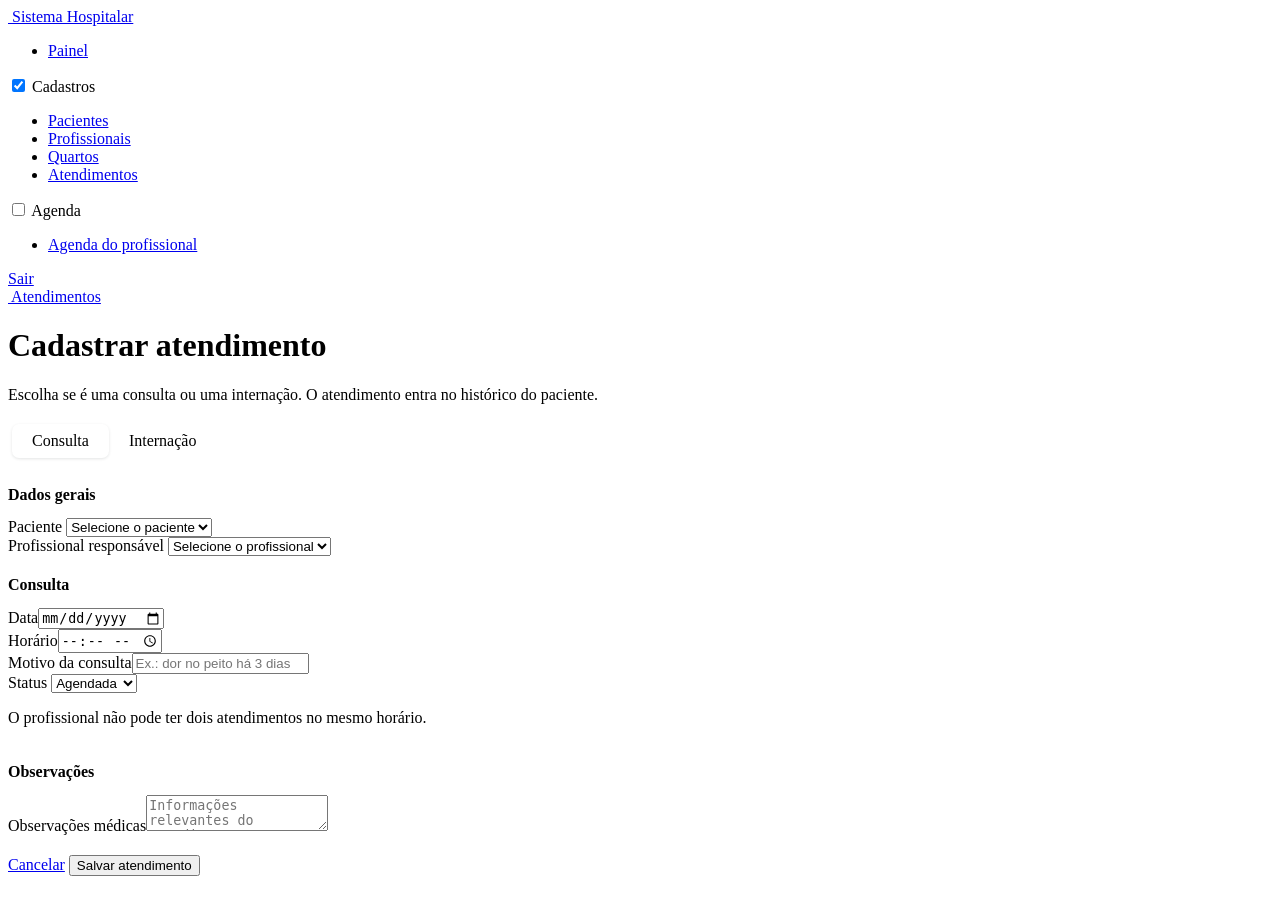
==== src/pages/atendimentos/cadastro/cadastro.html @ 644a73f2 "Paginas de agenda e atendimentos" ====
<!doctype html>
<html lang="pt-BR">
  <head>
    <meta charset="UTF-8" />
    <meta name="viewport" content="width=device-width, initial-scale=1" />
    <title>Cadastrar atendimento · Sistema Hospitalar</title>
    <link rel="stylesheet" href="../../css/style.css" />
    <link rel="stylesheet" href="cadastro.css" />
  </head>
  <body>
    <aside class="menu">
      <a class="marca" href="../painel/index.html"
        ><span class="marca-icone"
          ><img src="../../assets/icons/estetoscopio.svg" alt=""
        /></span>
        Sistema Hospitalar</a
      >
      <nav aria-label="Menu principal">
        <ul>
          <li><a href="../painel/index.html">Painel</a></li>
        </ul>
        <div class="grupo">
          <input
            class="grupo-toggle"
            type="checkbox"
            id="grupo-cadastros"
            checked
          />
          <label class="grupo-titulo" for="grupo-cadastros">Cadastros</label>
          <ul>
            <li><a href="../pacientes/index.html">Pacientes</a></li>
            <li><a href="../profissionais/index.html">Profissionais</a></li>
            <li><a href="../quartos/index.html">Quartos</a></li>
            <li><a href="index.html" aria-current="page">Atendimentos</a></li>
          </ul>
        </div>
        <div class="grupo">
          <input class="grupo-toggle" type="checkbox" id="grupo-agenda" />
          <label class="grupo-titulo" for="grupo-agenda">Agenda</label>
          <ul>
            <li><a href="../agenda/index.html">Agenda do profissional</a></li>
          </ul>
        </div>
      </nav>
      <div class="sair"><a href="../../index.html">Sair</a></div>
    </aside>

    <main>
      <div class="cabecalho">
        <div>
          <a class="voltar" href="index.html"
            ><img src="../../assets/icons/seta-voltar.svg" alt="" />
            Atendimentos</a
          >
          <h1>Cadastrar atendimento</h1>
          <p class="subtitulo">
            Escolha se é uma consulta ou uma internação. O atendimento entra no
            histórico do paciente.
          </p>
        </div>
      </div>

      <form class="painel">
        <input
          class="tipo-radio"
          type="radio"
          name="tipo"
          id="tipo-consulta"
          checked
        />
        <input
          class="tipo-radio"
          type="radio"
          name="tipo"
          id="tipo-internacao"
        />

        <div class="alternador" role="group" aria-label="Tipo de atendimento">
          <label for="tipo-consulta">Consulta</label>
          <label for="tipo-internacao">Internação</label>
        </div>

        <fieldset class="campos">
          <legend>Dados gerais</legend>
          <div class="campo">
            <label for="pac">Paciente</label>
            <select id="pac">
              <option value="">Selecione o paciente</option>
              <option>Mariana Costa</option>
              <option>João Pereira</option>
              <option>Ana Souza</option>
            </select>
          </div>
          <div class="campo">
            <label for="prof">Profissional responsável</label>
            <select id="prof">
              <option value="">Selecione o profissional</option>
              <option>Dr. Ricardo Alves</option>
              <option>Dra. Fernanda Lima</option>
            </select>
          </div>
        </fieldset>

        <fieldset class="campos so-consulta">
          <legend>Consulta</legend>
          <div class="campo">
            <label for="data">Data</label><input id="data" type="date" />
          </div>
          <div class="campo">
            <label for="hora">Horário</label><input id="hora" type="time" />
          </div>
          <div class="campo inteiro">
            <label for="motivo">Motivo da consulta</label
            ><input
              id="motivo"
              type="text"
              placeholder="Ex.: dor no peito há 3 dias"
            />
          </div>
          <div class="campo">
            <label for="status">Status</label>
            <select id="status">
              <option>Agendada</option>
              <option>Realizada</option>
              <option>Cancelada</option>
            </select>
          </div>
          <p class="dica inteiro">
            O profissional não pode ter dois atendimentos no mesmo horário.
          </p>
        </fieldset>

        <fieldset class="campos so-internacao">
          <legend>Internação</legend>
          <div class="campo">
            <label for="quarto">Quarto</label>
            <select id="quarto">
              <option value="">Selecione um quarto com vaga</option>
              <option>102 (1º andar), 2 vagas</option>
              <option>103 (1º andar), 1 vaga</option>
              <option>201 (2º andar), 1 vaga</option>
            </select>
          </div>
          <div class="campo">
            <label for="entrada">Data de entrada</label
            ><input id="entrada" type="date" />
          </div>
          <div class="campo">
            <label for="prevista">Data prevista de alta</label
            ><input id="prevista" type="date" />
          </div>
          <div class="campo">
            <label for="efetiva">Data efetiva de alta</label
            ><input id="efetiva" type="date" /><span class="dica"
              >Preencha só quando o paciente receber alta.</span
            >
          </div>
        </fieldset>

        <fieldset class="campos">
          <legend>Observações</legend>
          <div class="campo inteiro">
            <label for="obs">Observações médicas</label
            ><textarea
              id="obs"
              placeholder="Informações relevantes do atendimento"
            ></textarea>
          </div>
        </fieldset>
        <div class="acoes">
          <a href="index.html" class="botao secundario">Cancelar</a>
          <button type="button" class="botao">Salvar atendimento</button>
        </div>
      </form>
    </main>
  </body>
</html>
---- src/pages/atendimentos/cadastro/cadastro.css ----
/* Cadastro de atendimento — alternância Consulta / Internação feita só com CSS */

.tipo-radio {
  position: absolute;
  opacity: 0;
  pointer-events: none;
}
.alternador {
  display: inline-flex;
  background: var(--fundo);
  border: 1px solid var(--linha);
  border-radius: 10px;
  padding: 4px;
  margin-bottom: 24px;
}
.alternador label {
  padding: 8px 20px;
  border-radius: 7px;
  cursor: pointer;
  color: var(--tinta-suave);
}
#tipo-consulta:checked ~ .alternador label[for="tipo-consulta"],
#tipo-internacao:checked ~ .alternador label[for="tipo-internacao"] {
  background: var(--papel);
  color: var(--verde-escuro);
  box-shadow: 0 1px 3px rgba(31, 45, 42, 0.12);
}
#tipo-consulta:focus-visible ~ .alternador label[for="tipo-consulta"],
#tipo-internacao:focus-visible ~ .alternador label[for="tipo-internacao"] {
  outline: 3px solid #9fd8c2;
}
.so-internacao {
  display: none;
}
#tipo-internacao:checked ~ .so-consulta {
  display: none;
}
#tipo-internacao:checked ~ .so-internacao {
  display: grid;
}

fieldset {
  border: 0;
  padding: 0;
  margin: 0 0 20px;
}
legend {
  font-weight: 700;
  font-size: 16px;
  margin-bottom: 14px;
  padding: 0;
}
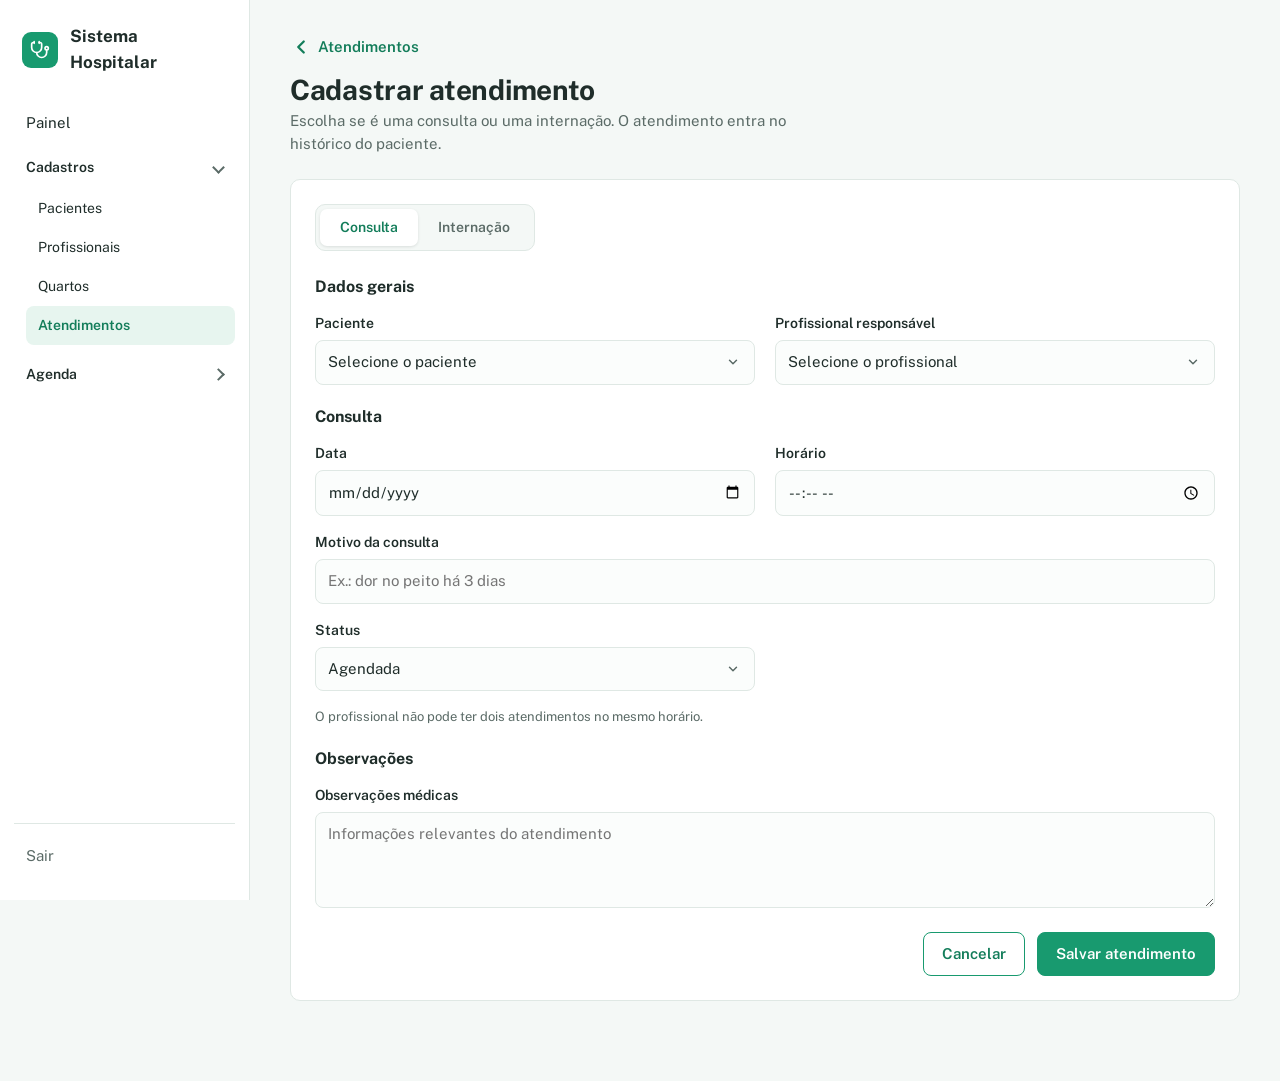
==== commit 84e97b18: "Fix: bug link" ====
--- a/src/pages/atendimentos/cadastro/cadastro.html
+++ b/src/pages/atendimentos/cadastro/cadastro.html
@@ -4,20 +4,20 @@
     <meta charset="UTF-8" />
     <meta name="viewport" content="width=device-width, initial-scale=1" />
     <title>Cadastrar atendimento · Sistema Hospitalar</title>
-    <link rel="stylesheet" href="../../css/style.css" />
+    <link rel="stylesheet" href="../../../css/style.css" />
     <link rel="stylesheet" href="cadastro.css" />
   </head>
   <body>
     <aside class="menu">
-      <a class="marca" href="../painel/index.html"
+      <a class="marca" href="../../painel/index.html"
         ><span class="marca-icone"
-          ><img src="../../assets/icons/estetoscopio.svg" alt=""
+          ><img src="../../../assets/icons/estetoscopio.svg" alt=""
         /></span>
         Sistema Hospitalar</a
       >
       <nav aria-label="Menu principal">
         <ul>
-          <li><a href="../painel/index.html">Painel</a></li>
+          <li><a href="../../painel/index.html">Painel</a></li>
         </ul>
         <div class="grupo">
           <input
@@ -28,28 +28,28 @@
           />
           <label class="grupo-titulo" for="grupo-cadastros">Cadastros</label>
           <ul>
-            <li><a href="../pacientes/index.html">Pacientes</a></li>
-            <li><a href="../profissionais/index.html">Profissionais</a></li>
-            <li><a href="../quartos/index.html">Quartos</a></li>
-            <li><a href="index.html" aria-current="page">Atendimentos</a></li>
+            <li><a href="../../pacientes/index.html">Pacientes</a></li>
+            <li><a href="../../profissionais/index.html">Profissionais</a></li>
+            <li><a href="../../quartos/index.html">Quartos</a></li>
+            <li><a href="../index.html" aria-current="page">Atendimentos</a></li>
           </ul>
         </div>
         <div class="grupo">
           <input class="grupo-toggle" type="checkbox" id="grupo-agenda" />
           <label class="grupo-titulo" for="grupo-agenda">Agenda</label>
           <ul>
-            <li><a href="../agenda/index.html">Agenda do profissional</a></li>
+            <li><a href="../../agenda/index.html">Agenda do profissional</a></li>
           </ul>
         </div>
       </nav>
-      <div class="sair"><a href="../../index.html">Sair</a></div>
+      <div class="sair"><a href="../../../index.html">Sair</a></div>
     </aside>
 
     <main>
       <div class="cabecalho">
         <div>
-          <a class="voltar" href="index.html"
-            ><img src="../../assets/icons/seta-voltar.svg" alt="" />
+          <a class="voltar" href="../index.html"
+            ><img src="../../../assets/icons/seta-voltar.svg" alt="" />
             Atendimentos</a
           >
           <h1>Cadastrar atendimento</h1>
@@ -168,7 +168,7 @@
           </div>
         </fieldset>
         <div class="acoes">
-          <a href="index.html" class="botao secundario">Cancelar</a>
+          <a href="../index.html" class="botao secundario">Cancelar</a>
           <button type="button" class="botao">Salvar atendimento</button>
         </div>
       </form>
--- a/src/css/style.css
+++ b/src/css/style.css
@@ -0,0 +1,437 @@
+/* Sistema Hospitalar — Sprint 1
+   Estilos gerais e reutilizáveis (cores, menu, formulários, tabelas, botões).
+   Estilos de uma tela só ficam no CSS da própria tela. */
+@import url("https://fonts.googleapis.com/css2?family=Public+Sans:wght@400;500;600;700&display=swap");
+
+:root {
+  --tinta: #1f2d2a;
+  --tinta-suave: #5b6b67;
+  --fundo: #f4f8f6;
+  --papel: #ffffff;
+  --linha: #dfe8e4;
+  --verde: #189a6f;
+  --verde-escuro: #137d5a;
+  --verde-claro: #e7f5ef;
+  --azul: #2563a8;
+  --azul-claro: #e6eff9;
+  --ambar: #a86207;
+  --ambar-claro: #fbf0dc;
+  --vermelho: #b3261e;
+  --vermelho-claro: #fbe7e5;
+  --raio: 10px;
+  --fonte: "Public Sans", "Segoe UI", Roboto, Arial, sans-serif;
+  color-scheme: light;
+}
+
+* {
+  box-sizing: border-box;
+}
+
+body {
+  margin: 0;
+  font-family: var(--fonte);
+  font-size: 15px;
+  line-height: 1.5;
+  color: var(--tinta);
+  background: var(--fundo);
+  display: grid;
+  grid-template-columns: 250px 1fr;
+  min-height: 100vh;
+}
+
+a {
+  color: var(--verde-escuro);
+}
+
+/* ---------- Marca ---------- */
+.marca {
+  display: flex;
+  align-items: center;
+  gap: 12px;
+  font-weight: 700;
+  font-size: 17px;
+  color: var(--tinta);
+  text-decoration: none;
+}
+.marca-icone {
+  width: 36px;
+  height: 36px;
+  flex-shrink: 0;
+  border-radius: 9px;
+  background: var(--verde);
+  color: #fff;
+  display: grid;
+  place-items: center;
+}
+.marca-icone img {
+  width: 20px;
+  height: 20px;
+}
+
+/* ---------- Menu lateral ---------- */
+.menu {
+  background: var(--papel);
+  border-right: 1px solid var(--linha);
+  padding: 24px 14px;
+  position: sticky;
+  top: 0;
+  height: 100vh;
+  display: flex;
+  flex-direction: column;
+}
+.menu .marca {
+  display: flex;
+  padding: 0;
+  margin: 0 8px 28px;
+}
+.menu .marca:hover {
+  background: none;
+}
+.menu nav {
+  flex: 1;
+}
+.menu ul {
+  list-style: none;
+  margin: 0;
+  padding: 0;
+}
+.menu a,
+.grupo-titulo {
+  display: block;
+  padding: 9px 12px;
+  border-radius: 8px;
+  color: var(--tinta);
+  text-decoration: none;
+}
+.menu a:hover,
+.grupo-titulo:hover {
+  background: var(--fundo);
+}
+.menu a[aria-current="page"] {
+  background: var(--verde-claro);
+  color: var(--verde-escuro);
+  font-weight: 600;
+}
+
+/* Grupos que abrem no clique ou no hover */
+.grupo {
+  margin-top: 4px;
+}
+.grupo-toggle {
+  position: absolute;
+  opacity: 0;
+  pointer-events: none;
+}
+.grupo-titulo {
+  display: flex;
+  width: 100%;
+  justify-content: space-between;
+  align-items: center;
+  font-weight: 600;
+  cursor: pointer;
+  user-select: none;
+  -webkit-tap-highlight-color: transparent;
+}
+.grupo-titulo::after {
+  content: "";
+  width: 7px;
+  height: 7px;
+  border-right: 2px solid var(--tinta-suave);
+  border-bottom: 2px solid var(--tinta-suave);
+  transform: rotate(-45deg);
+  transition: transform 0.15s;
+}
+.grupo ul {
+  display: none;
+  padding: 2px 0 6px 12px;
+}
+.grupo ul a {
+  font-size: 14px;
+}
+.grupo-toggle:checked ~ ul {
+  display: block;
+}
+.grupo-toggle:checked + .grupo-titulo::after {
+  transform: rotate(45deg);
+}
+/* No computador, passar o mouse também abre o grupo */
+@media (hover: hover) and (pointer: fine) {
+  .grupo:hover ul {
+    display: block;
+  }
+  .grupo:hover .grupo-titulo::after {
+    transform: rotate(45deg);
+  }
+}
+.grupo-toggle:focus-visible + .grupo-titulo {
+  outline: 3px solid #9fd8c2;
+}
+
+.sair {
+  border-top: 1px solid var(--linha);
+  padding-top: 12px;
+}
+.sair a {
+  color: var(--tinta-suave);
+}
+
+/* ---------- Área principal ---------- */
+main {
+  padding: 32px 40px 56px;
+  max-width: 1100px;
+  width: 100%;
+}
+
+.cabecalho {
+  display: flex;
+  justify-content: space-between;
+  align-items: flex-end;
+  gap: 24px;
+  margin-bottom: 24px;
+}
+.cabecalho > div {
+  flex: 1;
+  min-width: 0;
+}
+.cabecalho > .botao,
+.cabecalho > .status {
+  flex-shrink: 0;
+  white-space: nowrap;
+}
+h1 {
+  font-size: 28px;
+  line-height: 1.2;
+  margin: 0 0 4px;
+  letter-spacing: -0.01em;
+}
+h2 {
+  font-size: 18px;
+  margin: 0 0 16px;
+}
+.subtitulo {
+  color: var(--tinta-suave);
+  margin: 0;
+  max-width: 60ch;
+}
+.voltar {
+  display: inline-flex;
+  align-items: center;
+  gap: 6px;
+  font-size: 15px;
+  font-weight: 600;
+  margin: 0 0 10px -6px;
+  padding: 4px 10px 4px 6px;
+  border-radius: 8px;
+  text-decoration: none;
+}
+.voltar img {
+  width: 22px;
+  height: 22px;
+}
+.voltar:hover {
+  background: var(--verde-claro);
+}
+.voltar:hover {
+  text-decoration: underline;
+}
+
+.painel {
+  background: var(--papel);
+  border: 1px solid var(--linha);
+  border-radius: var(--raio);
+  padding: 24px;
+  margin-bottom: 24px;
+}
+
+/* ---------- Formulários ---------- */
+.campos {
+  display: grid;
+  grid-template-columns: repeat(2, 1fr);
+  gap: 16px 20px;
+}
+.campo {
+  display: flex;
+  flex-direction: column;
+  gap: 6px;
+}
+.inteiro {
+  grid-column: 1 / -1;
+}
+label,
+.rotulo {
+  font-size: 14px;
+  font-weight: 600;
+}
+input,
+select,
+textarea {
+  font: inherit;
+  color: inherit;
+  padding: 10px 12px;
+  border: 1px solid var(--linha);
+  border-radius: 8px;
+  background-color: #fbfdfc;
+}
+select {
+  appearance: none;
+  -webkit-appearance: none;
+  padding-right: 42px;
+  background-image: url("../assets/icons/seta-baixo.svg");
+  background-repeat: no-repeat;
+  background-position: right 14px center;
+  cursor: pointer;
+}
+textarea {
+  min-height: 96px;
+  resize: vertical;
+}
+input:focus,
+select:focus,
+textarea:focus {
+  outline: 2px solid var(--verde);
+  outline-offset: 1px;
+  border-color: var(--verde);
+  background-color: #fff;
+}
+.dica {
+  font-size: 13px;
+  color: var(--tinta-suave);
+  margin: 0;
+}
+
+.acoes {
+  display: flex;
+  gap: 12px;
+  justify-content: flex-end;
+  margin-top: 24px;
+  flex-wrap: wrap;
+}
+
+.botao {
+  font: inherit;
+  font-weight: 600;
+  padding: 10px 18px;
+  border-radius: 8px;
+  border: 1px solid var(--verde);
+  background: var(--verde);
+  color: #fff;
+  cursor: pointer;
+  text-decoration: none;
+  display: inline-block;
+  text-align: center;
+}
+.botao:hover {
+  background: var(--verde-escuro);
+  border-color: var(--verde-escuro);
+}
+.botao.secundario {
+  background: transparent;
+  color: var(--verde-escuro);
+}
+.botao.secundario:hover {
+  background: var(--verde-claro);
+}
+.botao.perigo {
+  background: transparent;
+  color: var(--vermelho);
+  border-color: var(--vermelho);
+}
+.botao.perigo:hover {
+  background: var(--vermelho-claro);
+}
+.botao:focus-visible,
+a:focus-visible {
+  outline: 3px solid #9fd8c2;
+  outline-offset: 2px;
+}
+
+/* ---------- Filtros e tabelas ---------- */
+.filtro {
+  display: flex;
+  gap: 12px;
+  align-items: flex-end;
+  flex-wrap: wrap;
+  margin-bottom: 20px;
+}
+.filtro .campo {
+  min-width: 200px;
+  flex: 1;
+}
+
+.tabela-rolagem {
+  overflow-x: auto;
+}
+table {
+  width: 100%;
+  border-collapse: collapse;
+}
+th,
+td {
+  text-align: left;
+  padding: 12px 10px;
+  border-bottom: 1px solid var(--linha);
+  white-space: nowrap;
+}
+th {
+  font-size: 13px;
+  color: var(--tinta-suave);
+  font-weight: 600;
+}
+tbody tr:hover {
+  background: #f8fbfa;
+}
+td a {
+  font-weight: 600;
+}
+
+.status {
+  display: inline-block;
+  font-size: 13px;
+  font-weight: 600;
+  padding: 2px 10px;
+  border-radius: 999px;
+}
+.status.agendada {
+  background: var(--azul-claro);
+  color: var(--azul);
+}
+.status.realizada,
+.status.disponivel {
+  background: var(--verde-claro);
+  color: var(--verde-escuro);
+}
+.status.cancelada,
+.status.ocupado {
+  background: var(--vermelho-claro);
+  color: var(--vermelho);
+}
+.status.ativa {
+  background: var(--ambar-claro);
+  color: var(--ambar);
+}
+
+/* ---------- Responsivo ---------- */
+@media (max-width: 860px) {
+  body {
+    grid-template-columns: 1fr;
+  }
+  .menu {
+    position: static;
+    height: auto;
+    border-right: 0;
+    border-bottom: 1px solid var(--linha);
+    padding: 16px;
+  }
+  .menu .marca {
+    margin-bottom: 12px;
+  }
+  main {
+    padding: 24px 16px 40px;
+  }
+  .cabecalho {
+    flex-wrap: wrap;
+  }
+  .campos {
+    grid-template-columns: 1fr;
+  }
+}
